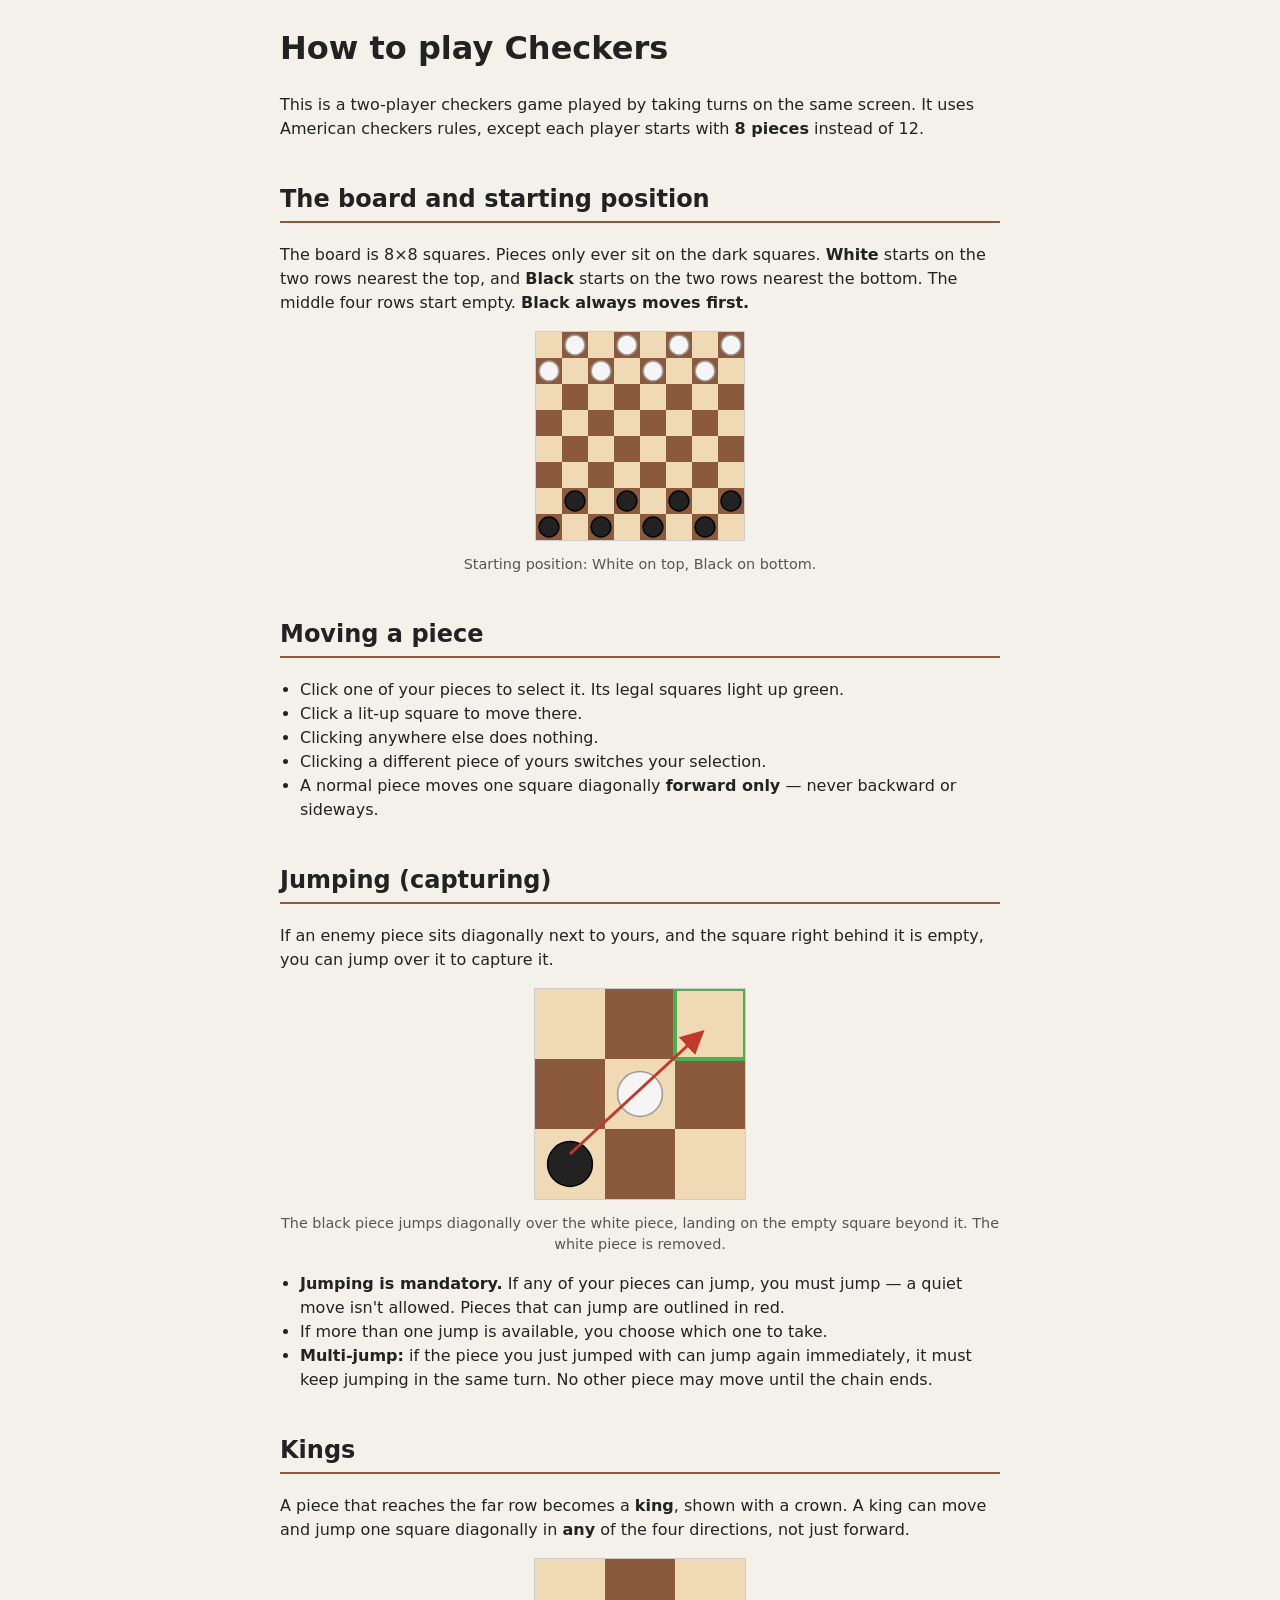
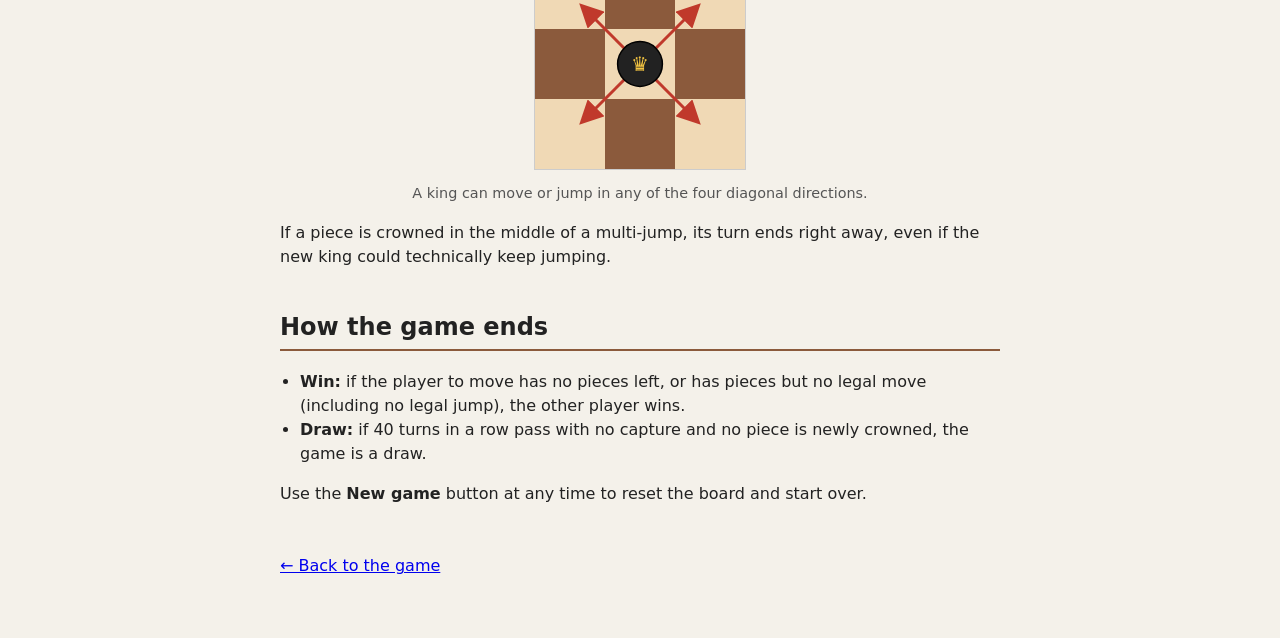
==== help.html @ 3fb450d2 "Add Help page with rules and diagrams A Help link next to New game opens help.html in a new tab, cov" ====
<!DOCTYPE html>
<html lang="en">
<head>
  <meta charset="UTF-8">
  <title>How to play Checkers</title>
  <style>
    body {
      font-family: system-ui, sans-serif;
      background: #f4f1ea;
      color: #222;
      max-width: 720px;
      margin: 0 auto;
      padding: 24px 20px 60px;
      line-height: 1.5;
    }
    h1 {
      margin-top: 0;
    }
    h2 {
      border-bottom: 2px solid #8b5a3c;
      padding-bottom: 4px;
      margin-top: 40px;
    }
    figure {
      margin: 16px 0;
      text-align: center;
    }
    figcaption {
      font-size: 0.9rem;
      color: #555;
      margin-top: 6px;
    }
    svg {
      background: #fff;
      border: 1px solid #ccc;
    }
    .back-link {
      display: inline-block;
      margin-top: 32px;
    }
    ul {
      padding-left: 20px;
    }
  </style>
</head>
<body>
  <h1>How to play Checkers</h1>
  <p>
    This is a two-player checkers game played by taking turns on the same
    screen. It uses American checkers rules, except each player starts with
    <strong>8 pieces</strong> instead of 12.
  </p>

  <h2>The board and starting position</h2>
  <p>
    The board is 8&times;8 squares. Pieces only ever sit on the dark
    squares. <strong>White</strong> starts on the two rows nearest the top,
    and <strong>Black</strong> starts on the two rows nearest the bottom.
    The middle four rows start empty. <strong>Black always moves first.</strong>
  </p>
  <figure>
    <svg id="diagram-setup" width="208" height="208"></svg>
    <figcaption>Starting position: White on top, Black on bottom.</figcaption>
  </figure>

  <h2>Moving a piece</h2>
  <ul>
    <li>Click one of your pieces to select it. Its legal squares light up green.</li>
    <li>Click a lit-up square to move there.</li>
    <li>Clicking anywhere else does nothing.</li>
    <li>Clicking a different piece of yours switches your selection.</li>
    <li>A normal piece moves one square diagonally <strong>forward only</strong> &mdash;
      never backward or sideways.</li>
  </ul>

  <h2>Jumping (capturing)</h2>
  <p>
    If an enemy piece sits diagonally next to yours, and the square right
    behind it is empty, you can jump over it to capture it.
  </p>
  <figure>
    <svg id="diagram-capture" width="210" height="210"></svg>
    <figcaption>
      The black piece jumps diagonally over the white piece, landing on the
      empty square beyond it. The white piece is removed.
    </figcaption>
  </figure>
  <ul>
    <li><strong>Jumping is mandatory.</strong> If any of your pieces can jump,
      you must jump &mdash; a quiet move isn't allowed. Pieces that can jump
      are outlined in red.</li>
    <li>If more than one jump is available, you choose which one to take.</li>
    <li><strong>Multi-jump:</strong> if the piece you just jumped with can
      jump again immediately, it must keep jumping in the same turn. No other
      piece may move until the chain ends.</li>
  </ul>

  <h2>Kings</h2>
  <p>
    A piece that reaches the far row becomes a <strong>king</strong>, shown
    with a crown. A king can move and jump one square diagonally in
    <strong>any</strong> of the four directions, not just forward.
  </p>
  <figure>
    <svg id="diagram-king" width="210" height="210"></svg>
    <figcaption>A king can move or jump in any of the four diagonal directions.</figcaption>
  </figure>
  <p>
    If a piece is crowned in the middle of a multi-jump, its turn ends right
    away, even if the new king could technically keep jumping.
  </p>

  <h2>How the game ends</h2>
  <ul>
    <li><strong>Win:</strong> if the player to move has no pieces left, or
      has pieces but no legal move (including no legal jump), the other
      player wins.</li>
    <li><strong>Draw:</strong> if 40 turns in a row pass with no capture and
      no piece is newly crowned, the game is a draw.</li>
  </ul>
  <p>
    Use the <strong>New game</strong> button at any time to reset the board
    and start over.
  </p>

  <a class="back-link" href="index.html">&larr; Back to the game</a>

  <script>
    const SVG_NS = 'http://www.w3.org/2000/svg';

    function el(name, attrs) {
      const node = document.createElementNS(SVG_NS, name);
      for (const key in attrs) {
        node.setAttribute(key, attrs[key]);
      }
      return node;
    }

    function drawSetupDiagram() {
      const svg = document.getElementById('diagram-setup');
      const cell = 26;
      for (let row = 0; row < 8; row++) {
        for (let col = 0; col < 8; col++) {
          const dark = (row + col) % 2 === 1;
          svg.appendChild(el('rect', {
            x: col * cell, y: row * cell, width: cell, height: cell,
            fill: dark ? '#8b5a3c' : '#f0d9b5',
          }));

          let player = null;
          if (dark) {
            if (row <= 1) player = 'white';
            else if (row >= 6) player = 'black';
          }
          if (player) {
            svg.appendChild(el('circle', {
              cx: col * cell + cell / 2, cy: row * cell + cell / 2, r: cell * 0.38,
              fill: player === 'black' ? '#222' : '#f5f5f5',
              stroke: player === 'black' ? '#000' : '#999', 'stroke-width': 1.5,
            }));
          }
        }
      }
    }

    function drawArrowMarker(svg) {
      const defs = el('defs', {});
      const marker = el('marker', {
        id: 'arrowhead', markerWidth: 8, markerHeight: 8,
        refX: 5, refY: 4, orient: 'auto',
      });
      marker.appendChild(el('path', { d: 'M0,0 L8,4 L0,8 Z', fill: '#c0392b' }));
      defs.appendChild(marker);
      svg.appendChild(defs);
    }

    // A 3x3 close-up: attacker at bottom-left, enemy in the middle,
    // highlighted empty landing square at top-right.
    function drawCaptureDiagram() {
      const svg = document.getElementById('diagram-capture');
      const cell = 70;
      drawArrowMarker(svg);

      for (let row = 0; row < 3; row++) {
        for (let col = 0; col < 3; col++) {
          const dark = (row + col) % 2 === 1;
          svg.appendChild(el('rect', {
            x: col * cell, y: row * cell, width: cell, height: cell,
            fill: dark ? '#8b5a3c' : '#f0d9b5',
          }));
        }
      }

      // Landing square highlight (top-right).
      svg.appendChild(el('rect', {
        x: 2 * cell, y: 0, width: cell, height: cell,
        fill: 'none', stroke: '#4caf50', 'stroke-width': 4,
      }));

      // Enemy piece (middle).
      svg.appendChild(el('circle', {
        cx: 1 * cell + cell / 2, cy: 1 * cell + cell / 2, r: cell * 0.32,
        fill: '#f5f5f5', stroke: '#999', 'stroke-width': 1.5,
      }));

      // Attacking piece (bottom-left).
      svg.appendChild(el('circle', {
        cx: 0 * cell + cell / 2, cy: 2 * cell + cell / 2, r: cell * 0.32,
        fill: '#222', stroke: '#000', 'stroke-width': 1.5,
      }));

      // Arrow from attacker to landing square.
      svg.appendChild(el('line', {
        x1: 0 * cell + cell / 2, y1: 2 * cell + cell / 2 - 10,
        x2: 2 * cell + cell / 2 - 12, y2: 0 * cell + cell / 2 + 12,
        stroke: '#c0392b', 'stroke-width': 3, 'marker-end': 'url(#arrowhead)',
      }));
    }

    // A 3x3 close-up: a king in the center with arrows to all four
    // diagonal neighbors.
    function drawKingDiagram() {
      const svg = document.getElementById('diagram-king');
      const cell = 70;
      drawArrowMarker(svg);

      for (let row = 0; row < 3; row++) {
        for (let col = 0; col < 3; col++) {
          const dark = (row + col) % 2 === 1;
          svg.appendChild(el('rect', {
            x: col * cell, y: row * cell, width: cell, height: cell,
            fill: dark ? '#8b5a3c' : '#f0d9b5',
          }));
        }
      }

      const center = { x: 1 * cell + cell / 2, y: 1 * cell + cell / 2 };
      const corners = [
        { x: 0 * cell + cell / 2, y: 0 * cell + cell / 2 },
        { x: 2 * cell + cell / 2, y: 0 * cell + cell / 2 },
        { x: 0 * cell + cell / 2, y: 2 * cell + cell / 2 },
        { x: 2 * cell + cell / 2, y: 2 * cell + cell / 2 },
      ];

      for (const corner of corners) {
        const dx = corner.x - center.x;
        const dy = corner.y - center.y;
        const len = Math.hypot(dx, dy);
        const pad = 22;
        svg.appendChild(el('line', {
          x1: center.x + (dx / len) * pad, y1: center.y + (dy / len) * pad,
          x2: corner.x - (dx / len) * pad, y2: corner.y - (dy / len) * pad,
          stroke: '#c0392b', 'stroke-width': 3, 'marker-end': 'url(#arrowhead)',
        }));
      }

      svg.appendChild(el('circle', {
        cx: center.x, cy: center.y, r: cell * 0.32,
        fill: '#222', stroke: '#000', 'stroke-width': 1.5,
      }));
      const crown = el('text', {
        x: center.x, y: center.y + 7, 'text-anchor': 'middle',
        'font-size': 20, fill: '#f4c542',
      });
      crown.textContent = '♛';
      svg.appendChild(crown);
    }

    drawSetupDiagram();
    drawCaptureDiagram();
    drawKingDiagram();
  </script>
</body>
</html>
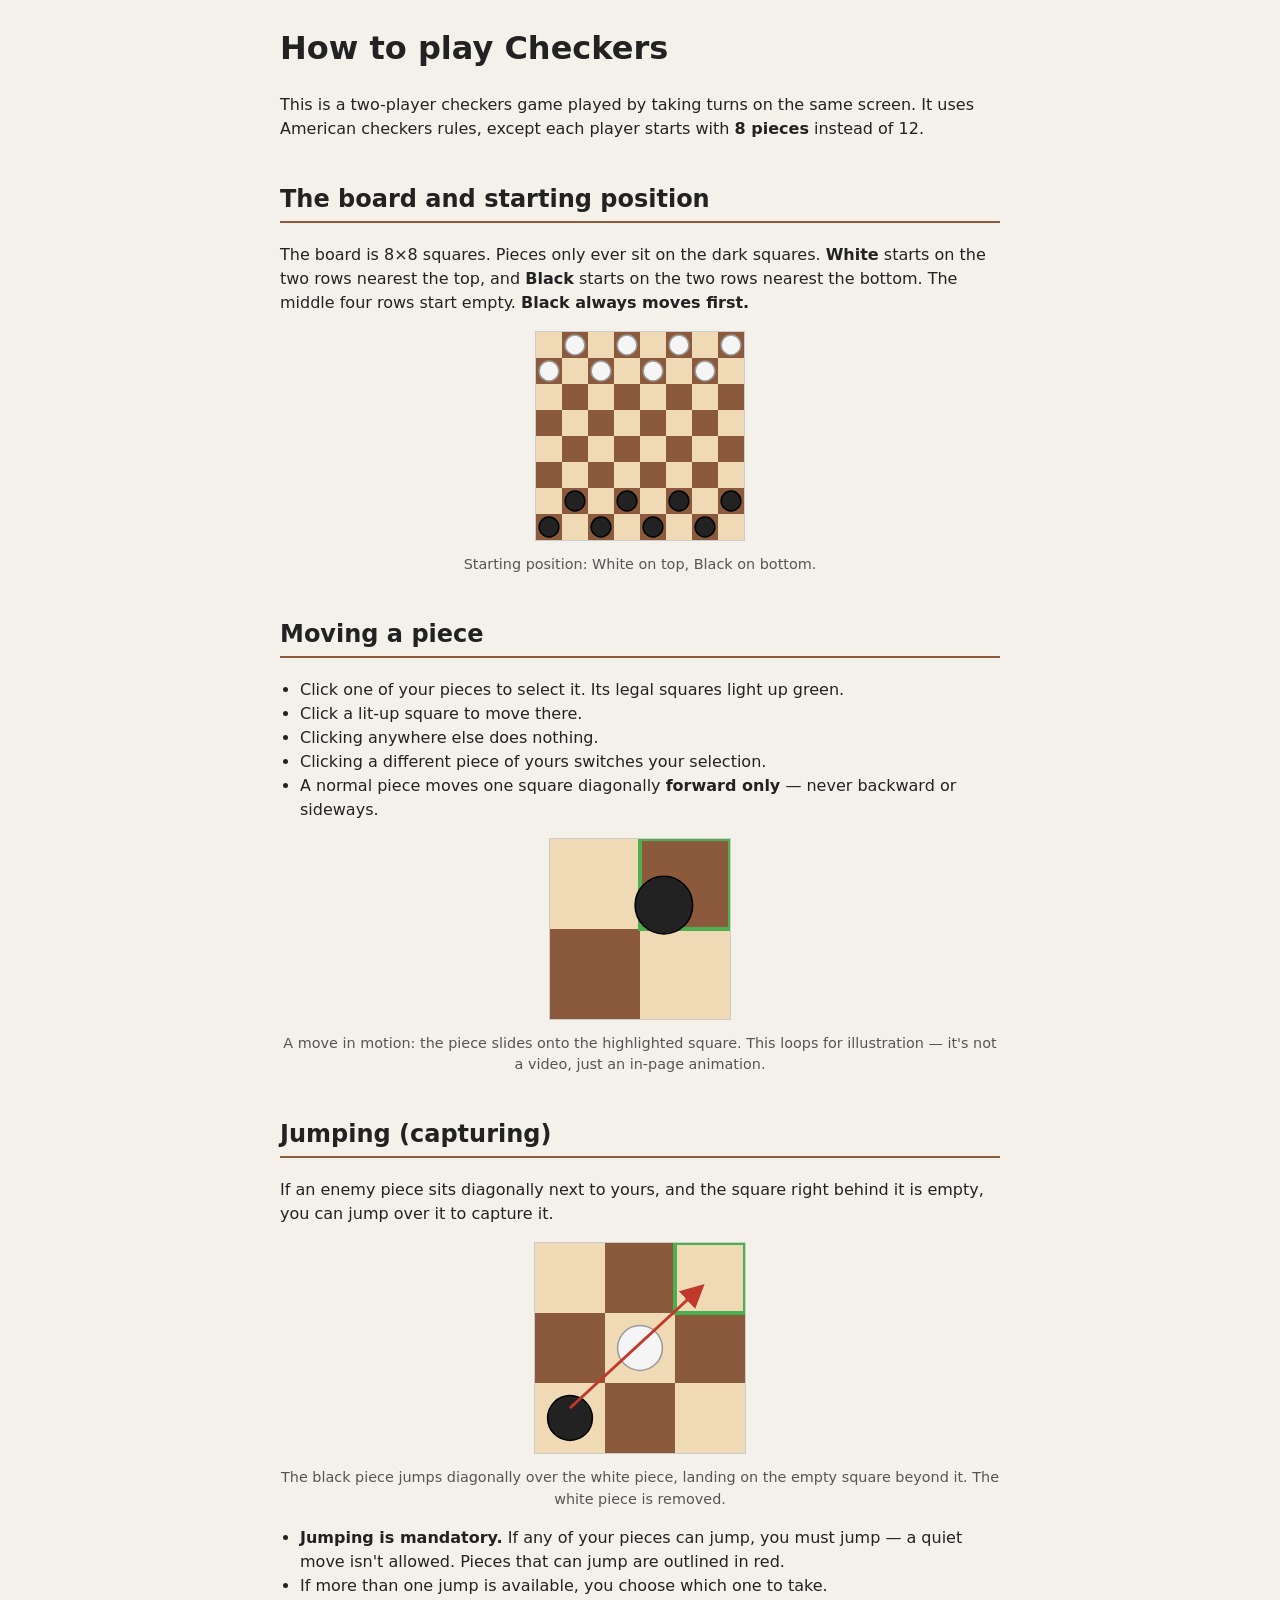
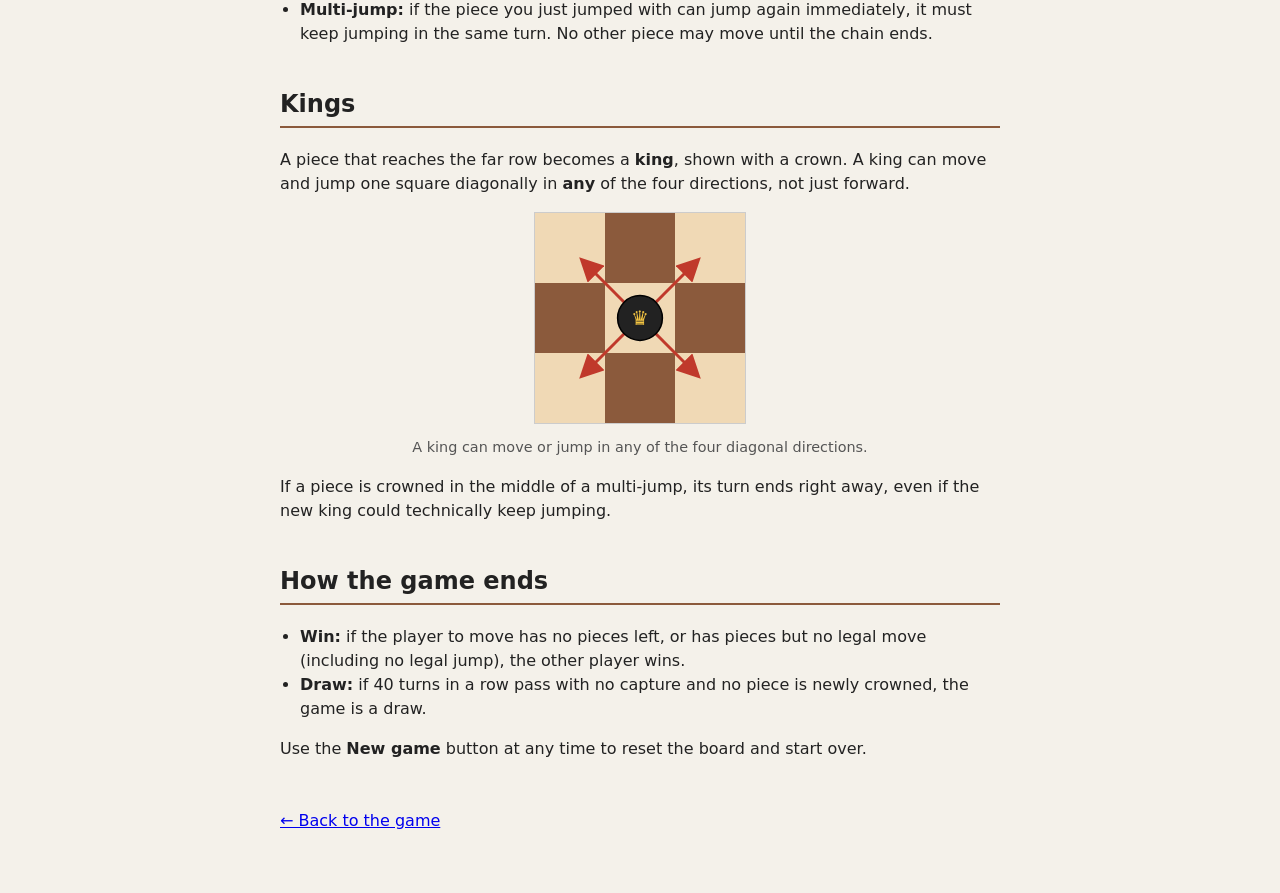
==== commit 02b049b9: "Add looping move animation to the help page A small requestAnimationFrame-driven diagram slides a pi" ====
--- a/help.html
+++ b/help.html
@@ -72,6 +72,14 @@
     <li>A normal piece moves one square diagonally <strong>forward only</strong> &mdash;
       never backward or sideways.</li>
   </ul>
+  <figure>
+    <svg id="diagram-move-demo" width="180" height="180"></svg>
+    <figcaption>
+      A move in motion: the piece slides onto the highlighted square. This
+      loops for illustration &mdash; it's not a video, just an in-page
+      animation.
+    </figcaption>
+  </figure>
 
   <h2>Jumping (capturing)</h2>
   <p>
@@ -266,9 +274,71 @@
       svg.appendChild(crown);
     }
 
+    // A 2x2 close-up: a piece slides diagonally onto a highlighted square,
+    // then back, looping forever. A plain requestAnimationFrame loop is
+    // used instead of an SVG/CSS animation so it behaves the same in every
+    // browser without relying on SMIL.
+    function drawMoveDemo() {
+      const svg = document.getElementById('diagram-move-demo');
+      const cell = 90;
+
+      for (let row = 0; row < 2; row++) {
+        for (let col = 0; col < 2; col++) {
+          const dark = (row + col) % 2 === 1;
+          svg.appendChild(el('rect', {
+            x: col * cell, y: row * cell, width: cell, height: cell,
+            fill: dark ? '#8b5a3c' : '#f0d9b5',
+          }));
+        }
+      }
+
+      // Destination square (top-right), highlighted the whole time, just
+      // like a real legal move would be.
+      svg.appendChild(el('rect', {
+        x: 1 * cell, y: 0, width: cell, height: cell,
+        fill: 'none', stroke: '#4caf50', 'stroke-width': 4,
+      }));
+
+      const piece = el('circle', {
+        r: cell * 0.32, fill: '#222', stroke: '#000', 'stroke-width': 1.5,
+      });
+      svg.appendChild(piece);
+
+      const start = { x: 0 * cell + cell / 2, y: 1 * cell + cell / 2 };
+      const end = { x: 1 * cell + cell / 2, y: 0 * cell + cell / 2 };
+      const slide = 900;
+      const pause = 700;
+      const cycle = slide * 2 + pause * 2;
+      let startTime = null;
+
+      function frame(now) {
+        if (startTime === null) startTime = now;
+        const elapsed = (now - startTime) % cycle;
+
+        let t;
+        if (elapsed < slide) {
+          t = elapsed / slide;
+        } else if (elapsed < slide + pause) {
+          t = 1;
+        } else if (elapsed < slide * 2 + pause) {
+          t = 1 - (elapsed - slide - pause) / slide;
+        } else {
+          t = 0;
+        }
+        // Ease in/out instead of a linear slide.
+        const eased = t * t * (3 - 2 * t);
+
+        piece.setAttribute('cx', start.x + (end.x - start.x) * eased);
+        piece.setAttribute('cy', start.y + (end.y - start.y) * eased);
+        requestAnimationFrame(frame);
+      }
+      requestAnimationFrame(frame);
+    }
+
     drawSetupDiagram();
     drawCaptureDiagram();
     drawKingDiagram();
+    drawMoveDemo();
   </script>
 </body>
 </html>
